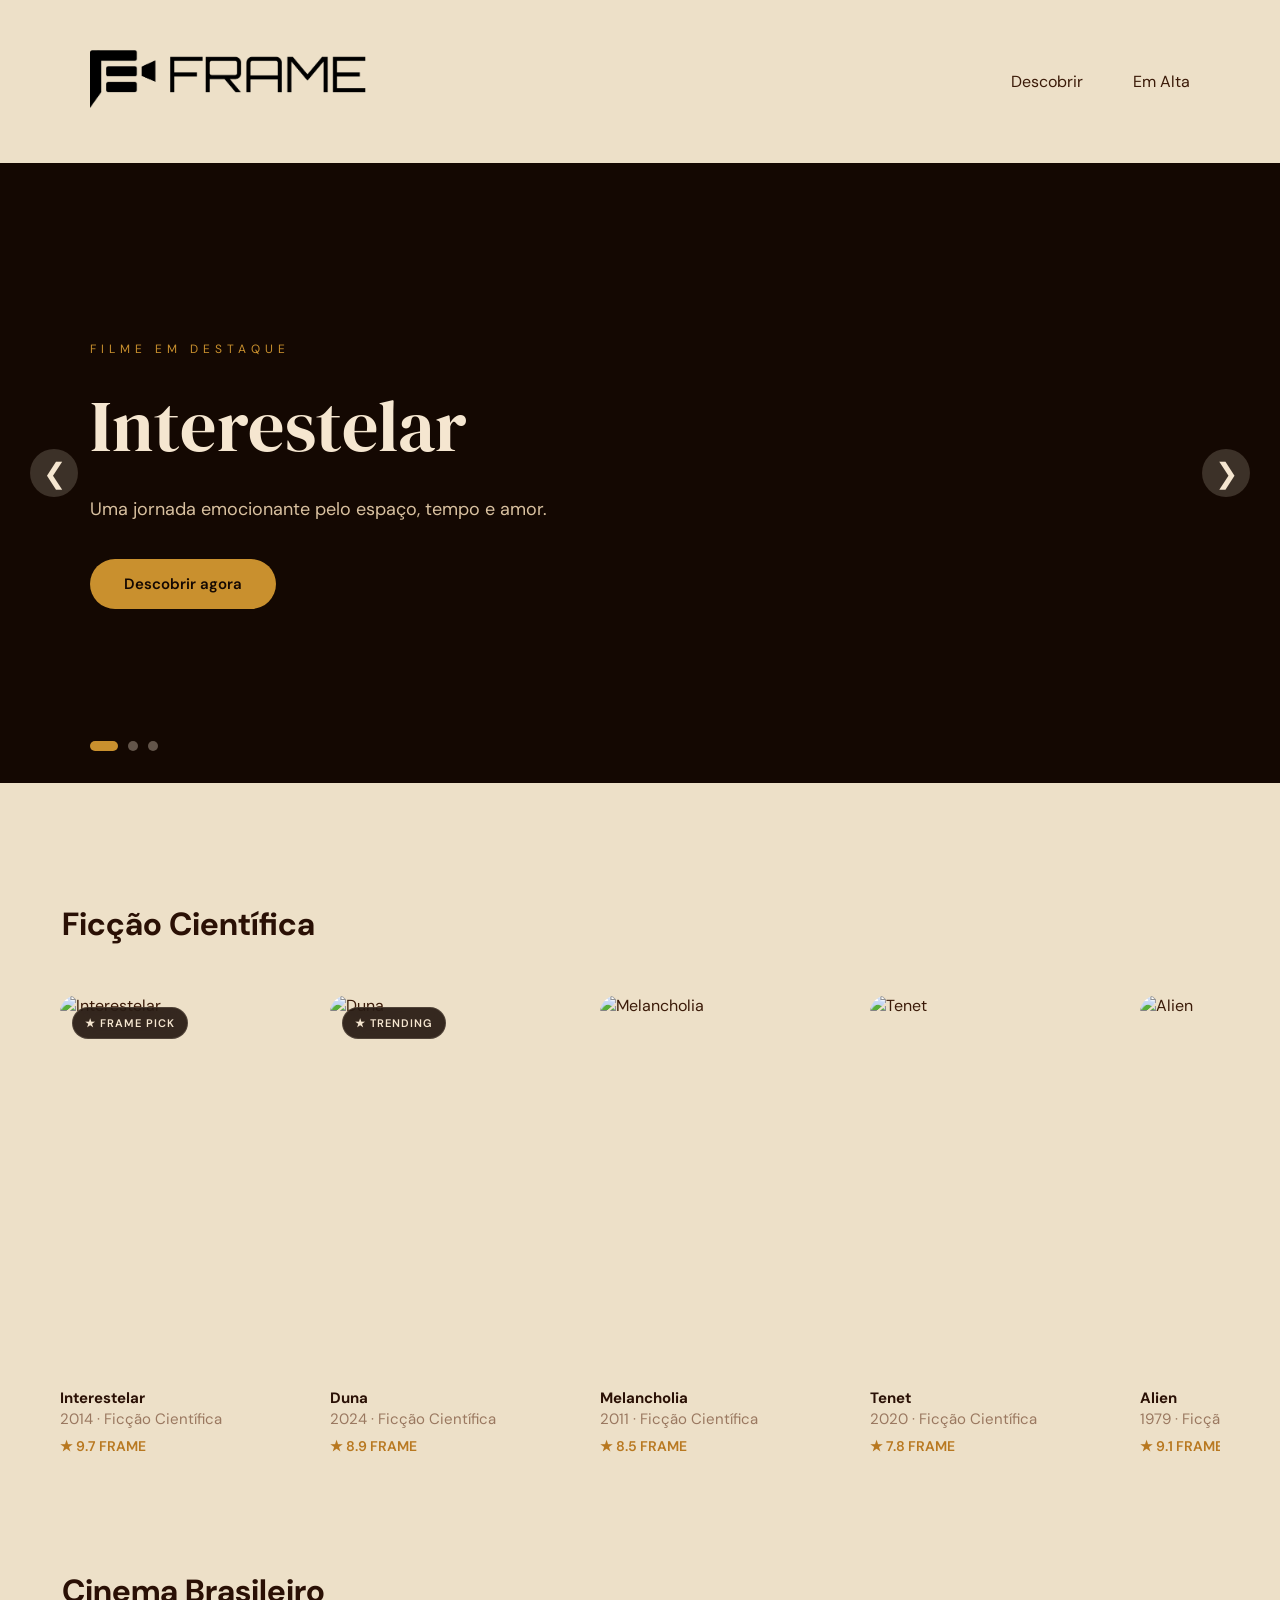
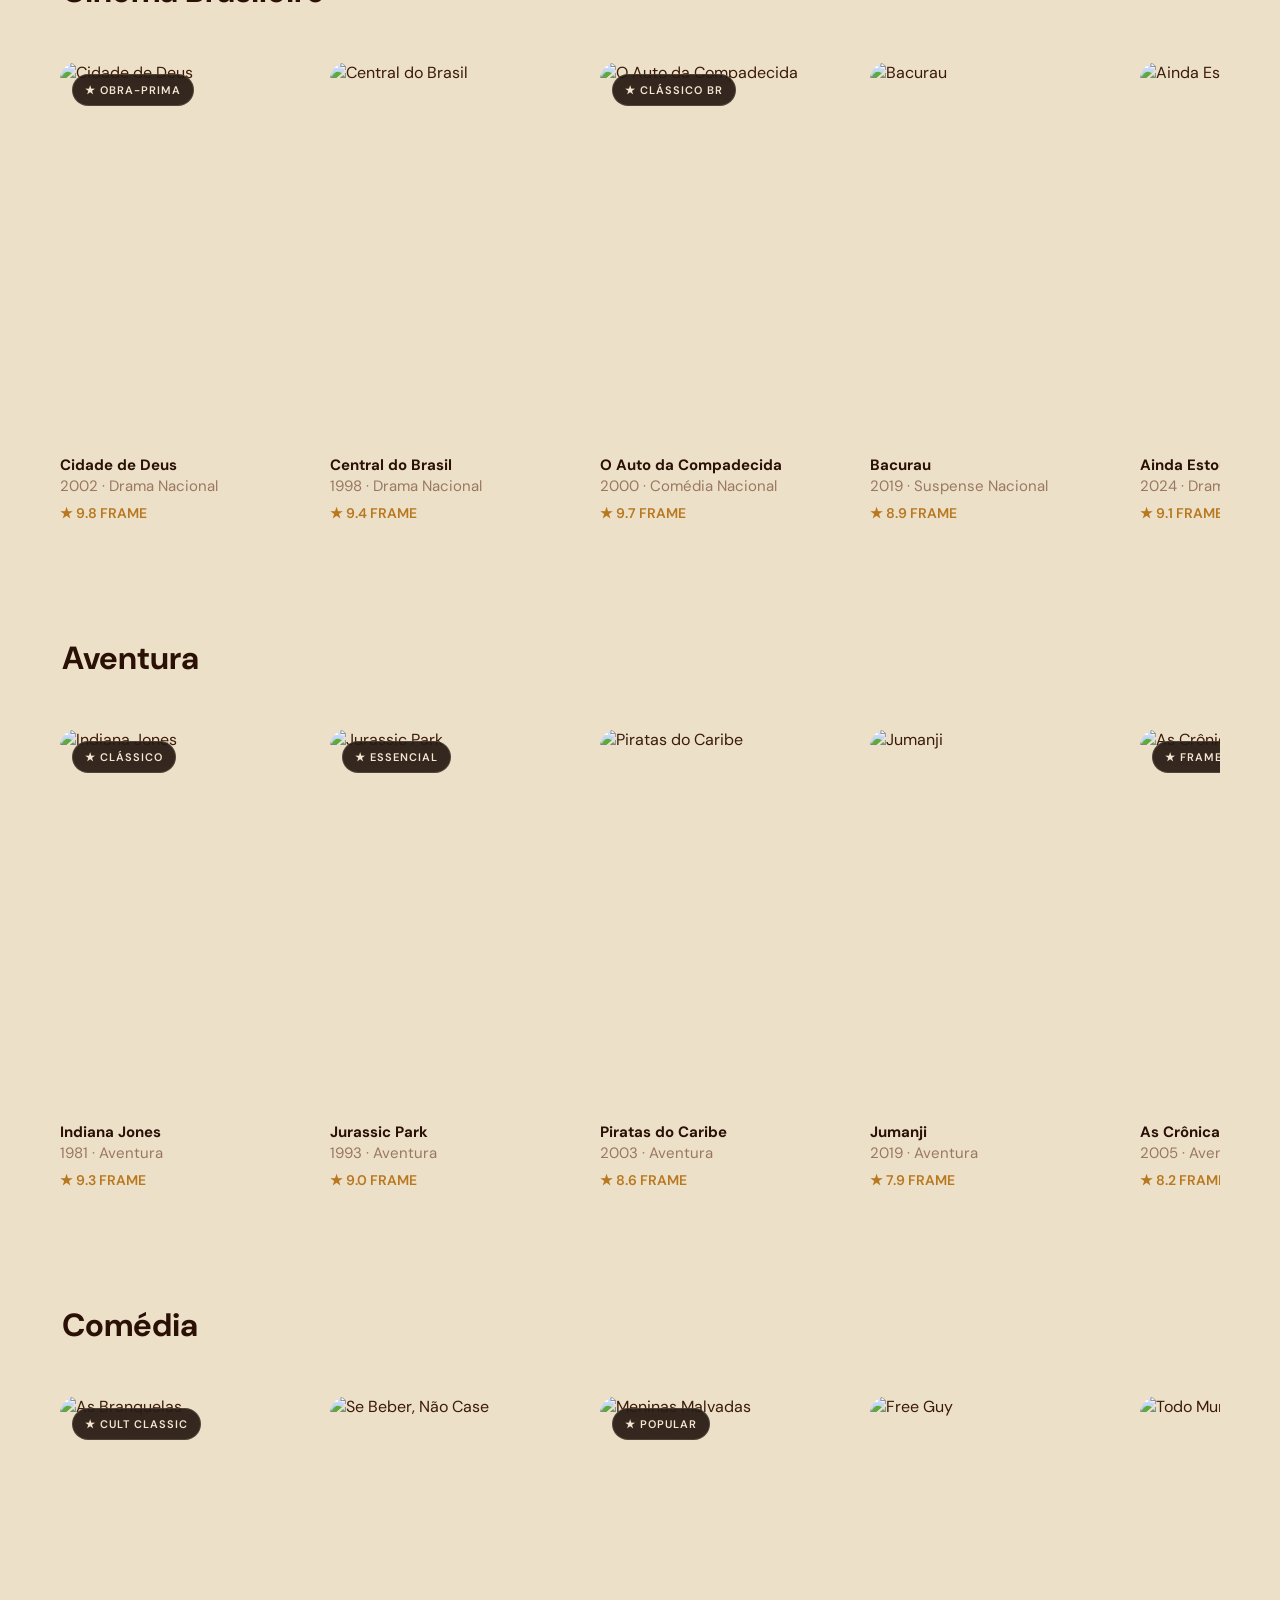
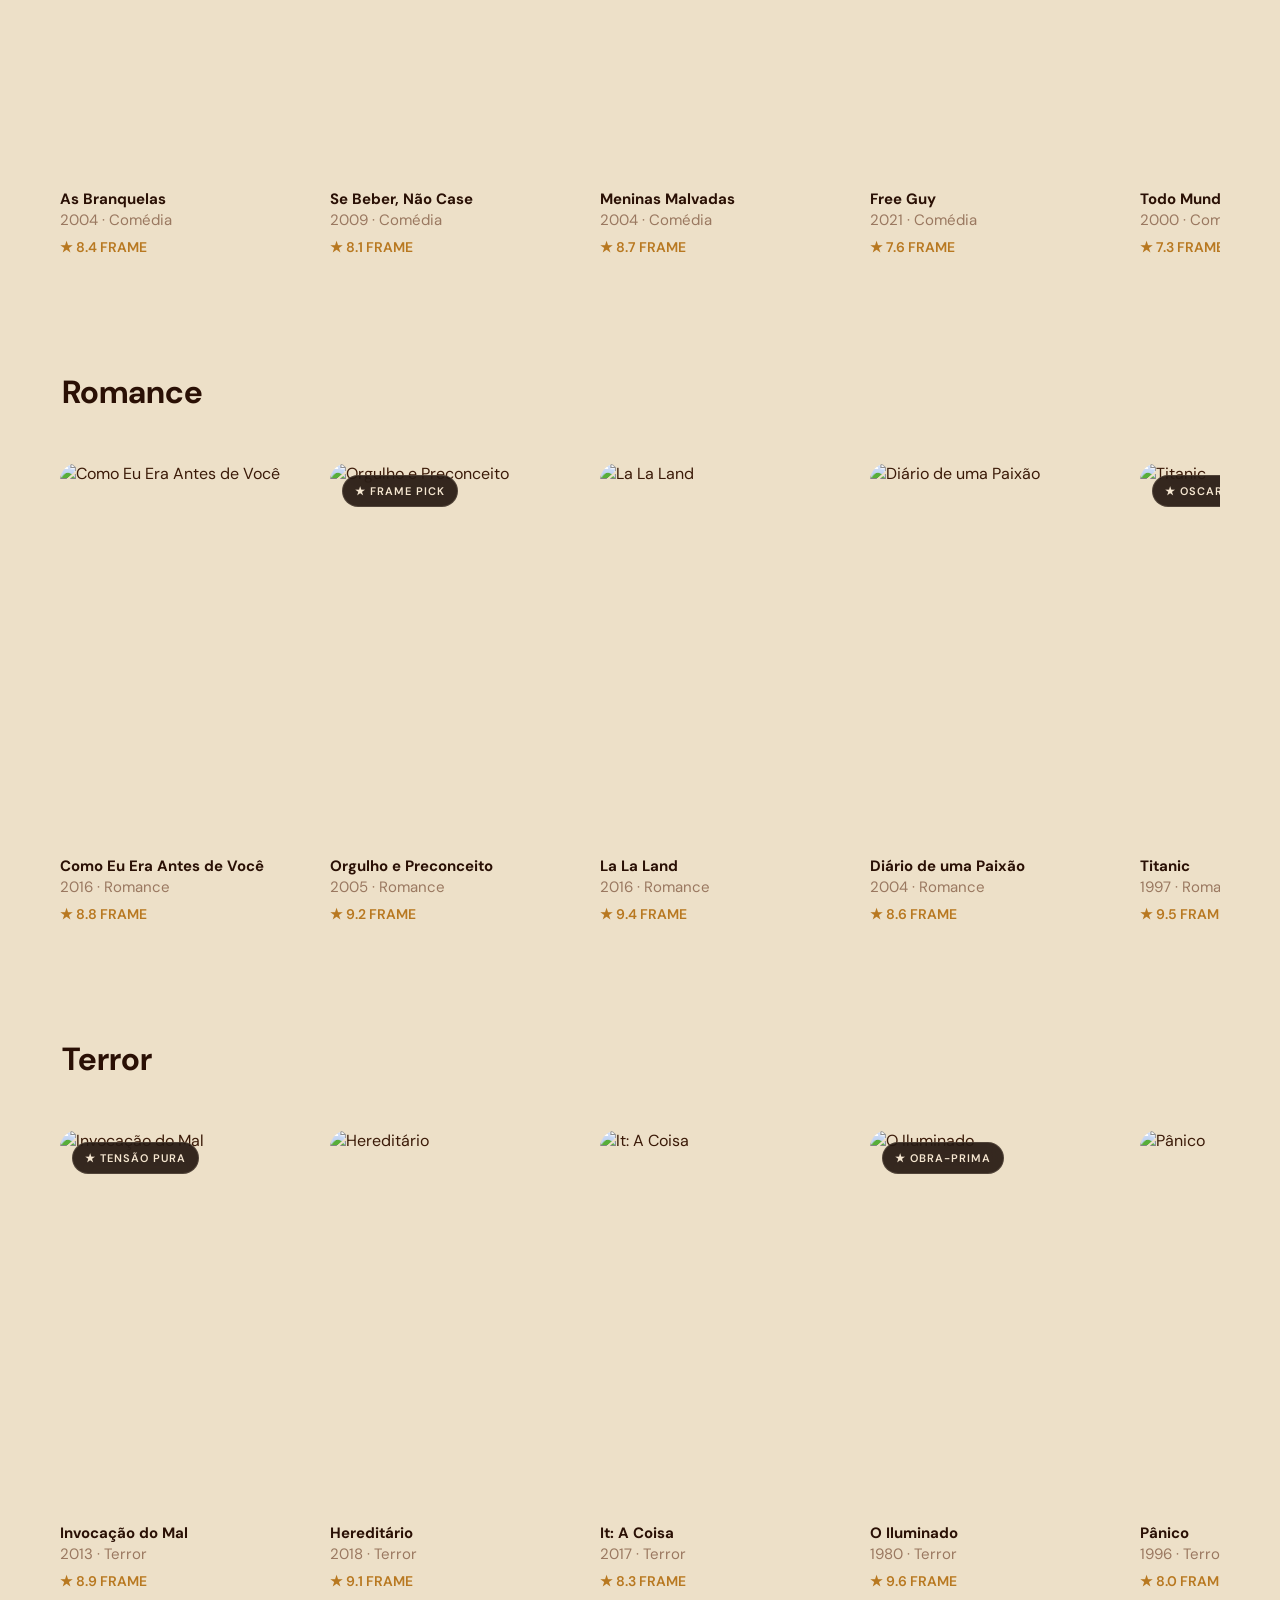
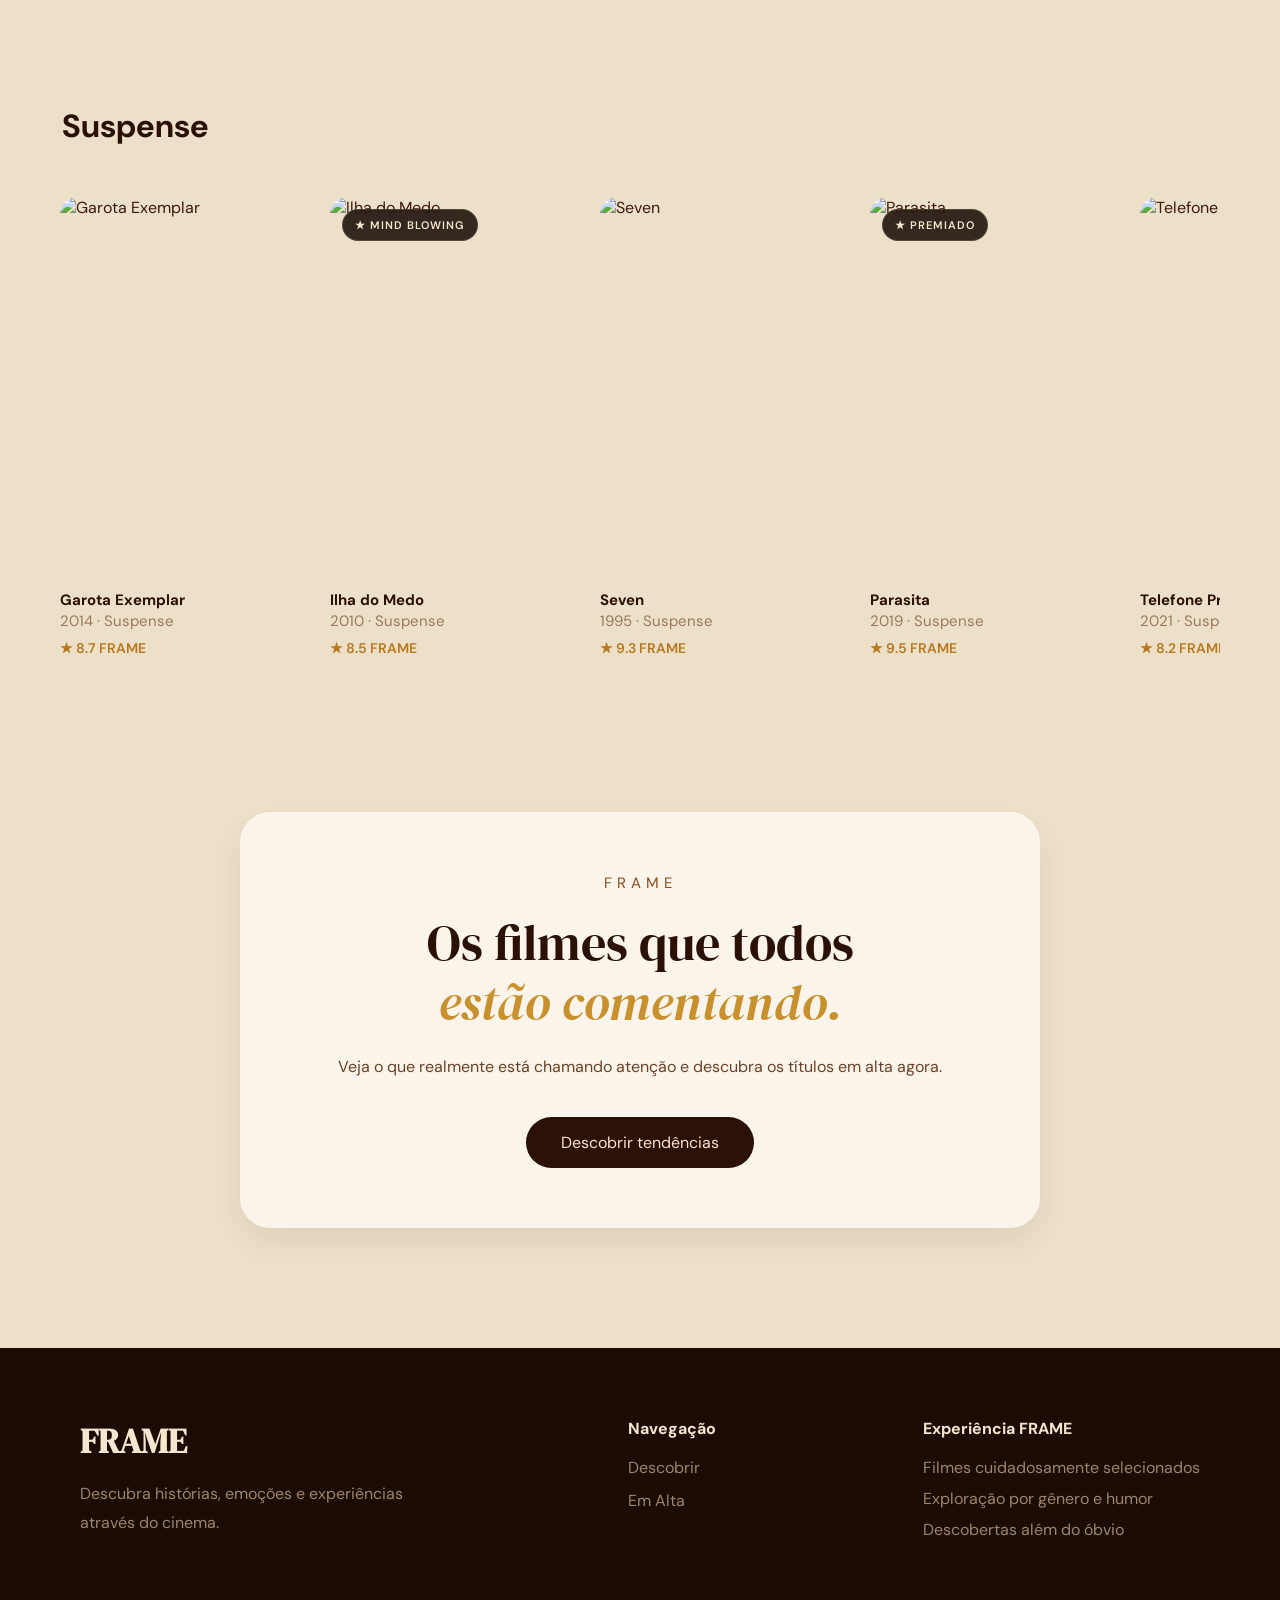
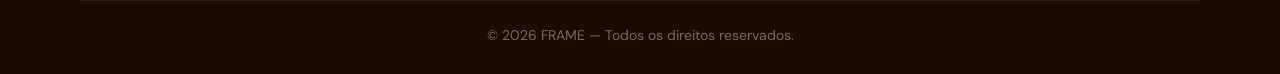
==== descobrir.html @ 922e7cdd "feat: projeto FRAME finalizado" ====
<!DOCTYPE html>
<html lang="pt-BR">
<head>
    <meta charset="UTF-8">
    <meta name="viewport" content="width=device-width, initial-scale=1.0">
    <title>FRAME — Descobrir</title>
    <link rel="preconnect" href="https://fonts.googleapis.com">
    <link rel="preconnect" href="https://fonts.gstatic.com" crossorigin>
    <link href="https://fonts.googleapis.com/css2?family=DM+Sans:ital,wght@0,300;0,400;0,500;0,700;0,800;1,300&family=DM+Serif+Display:ital@0;1&display=swap" rel="stylesheet">
    <link rel="stylesheet" href="global.css">
    <link rel="stylesheet" href="descobrir.css">
</head>
<body>

<header>

    <div class="logo">
        <a href="index.html">
            <img src="foto.png" alt="FRAME">
        </a>
    </div>

    <nav>
        <a href="descobrir.html">Descobrir</a>
        <a href="emalta.html">Em Alta</a>
    </nav>

</header>

<section class="movie-carousel">

    <div class="carousel-slide active" style="background-image: url('https://cdn.cosmos.so/07a74685-618b-480d-b799-8146e9f292ac?format=webp');">
        <div class="carousel-content">
            <span>FILME EM DESTAQUE</span>
            <h1>Interestelar</h1>
            <p>Uma jornada emocionante pelo espaço, tempo e amor.</p>
            <a href="#ficcao" class="carousel-btn">Descobrir agora</a>
        </div>
    </div>

    <div class="carousel-slide" style="background-image: url('https://cdn.cosmos.so/eba98083-bcfc-494f-bd83-18f5e6d0ce9f?format=webp');">
        <div class="carousel-content">
            <span>FILME EM DESTAQUE</span>
            <h1>Duna</h1>
            <p>Um épico de ficção científica em um universo de poder e destino.</p>
            <a href="#ficcao" class="carousel-btn">Descobrir agora</a>
        </div>
    </div>

    <div class="carousel-slide" style="background-image: url('https://cdn.cosmos.so/f00b07fc-aad8-4aab-be14-60db2ba8b6cf?format=webp');">
        <div class="carousel-content">
            <span>FILME EM DESTAQUE</span>
            <h1>Oppenheimer</h1>
            <p>A história intensa por trás de uma das maiores criações da humanidade.</p>
            <a href="#ficcao" class="carousel-btn">Descobrir agora</a>
        </div>
    </div>

    <button class="carousel-arrow left">&#10094;</button>
    <button class="carousel-arrow right">&#10095;</button>

    <div class="carousel-dots">
    <span class="dot active"></span>
    <span class="dot"></span>
    <span class="dot"></span>
</div>

</section>
<!-- FICÇÃO CIENTÍFICA -->
<section id="ficcao" class="movie-category">

    <div class="category-header">
        <h2>Ficção Científica</h2>
    </div>

    <div class="movies-row">

        <div class="movie-card">
             <div class="movie-badge">
        ★ FRAME PICK
    </div>
            <img src="https://acdn-us.mitiendanube.com/stores/004/687/740/products/pos-01873-a672a7590dc174ffb217181254690838-480-0.webp" alt="Interestelar">

            <h3>Interestelar</h3>
            <span>2014 · Ficção Científica</span>
            <p class="frame-score">★ 9.7 FRAME</p>
        </div>

        <div class="movie-card">
             <div class="movie-badge">
        ★ TRENDING
    </div>
            <img src="https://acdn-us.mitiendanube.com/stores/004/687/740/products/pos-02287-b4cd2297163d0683ed17181238345640-480-0.webp" alt="Duna">

            <h3>Duna</h3>
            <span>2024 · Ficção Científica</span>
            <p class="frame-score">★ 8.9 FRAME</p>
        </div>

        <div class="movie-card">
            <img src="https://acdn-us.mitiendanube.com/stores/004/687/740/products/pos-04134-6324e5d82825f6d14217458634285410-480-0.webp" alt="Melancholia">

            <h3>Melancholia</h3>
            <span>2011 · Ficção Científica</span>
            <p class="frame-score">★ 8.5 FRAME</p>
        </div>

        <div class="movie-card">
            <img src="https://acdn-us.mitiendanube.com/stores/004/687/740/products/pos-02361-deec45e936ba7afd7017181233280055-480-0.webp" alt="Tenet">

            <h3>Tenet</h3>
            <span>2020 · Ficção Científica</span>
            <p class="frame-score">★ 7.8 FRAME</p>
        </div>

        <div class="movie-card">
            <img src="https://acdn-us.mitiendanube.com/stores/004/687/740/products/pos-00246-2e860763a362273dee17182013796229-480-0.webp" alt="Alien">

            <h3>Alien</h3>
            <span>1979 · Ficção Científica</span>
            <p class="frame-score">★ 9.1 FRAME</p>
        </div>

    </div>

</section>

<!-- CINEMA BRASILEIRO -->
<section id="brasileiros" class="movie-category">

    <div class="category-header">
        <h2>Cinema Brasileiro</h2>
    </div>

    <div class="movies-row">

        <div class="movie-card">
             <div class="movie-badge">
        ★ OBRA-PRIMA
    </div>
            <img src="https://encrypted-tbn0.gstatic.com/images?q=tbn:ANd9GcTqANpsyX2DdFAywswoGPzvgoylpVYBEEtnlWFD9XabNg&s=10" alt="Cidade de Deus">

            <h3>Cidade de Deus</h3>
            <span>2002 · Drama Nacional</span>
            <p class="frame-score">★ 9.8 FRAME</p>
        </div>

        <div class="movie-card">
            <img src="https://encrypted-tbn0.gstatic.com/images?q=tbn:ANd9GcTHGwAOEjU0pw0CktmE57GvwpSwaGTmyLdXpMBtY6Y86A&s=10" alt="Central do Brasil">

            <h3>Central do Brasil</h3>
            <span>1998 · Drama Nacional</span>
            <p class="frame-score">★ 9.4 FRAME</p>
        </div>

        <div class="movie-card">
            <img src="https://encrypted-tbn0.gstatic.com/images?q=tbn:ANd9GcQy27QiBqoQNnjwDchHqF7ZGgFfk446W_us-dIy99nQ9w&s=10" alt="O Auto da Compadecida">
 <div class="movie-badge">
        ★ CLÁSSICO BR
    </div>
            <h3>O Auto da Compadecida</h3>
            <span>2000 · Comédia Nacional</span>
            <p class="frame-score">★ 9.7 FRAME</p>
        </div>

        <div class="movie-card">
            <img src="https://encrypted-tbn0.gstatic.com/images?q=tbn:ANd9GcSH25qv317UJibENCfI51MWUTdl6KCh8Ilt837PlLmF2Q&s=10" alt="Bacurau">

            <h3>Bacurau</h3>
            <span>2019 · Suspense Nacional</span>
            <p class="frame-score">★ 8.9 FRAME</p>
        </div>

        <div class="movie-card">
            <img src="https://acdn-us.mitiendanube.com/stores/004/687/740/products/pos-03947-2bd2ffa66d9be7455517303010748782-480-0.webp" alt="Ainda Estou Aqui">

            <h3>Ainda Estou Aqui</h3>
            <span>2024 · Drama Nacional</span>
            <p class="frame-score">★ 9.1 FRAME</p>
        </div>

    </div>

</section>

<!-- AVENTURA -->
<section id="aventura" class="movie-category">
    <div class="category-header">
        <h2>Aventura</h2>
    </div>
    <div class="movies-row">
        <div class="movie-card">
             <div class="movie-badge">
        ★ CLÁSSICO
    </div>
            <img src="https://acdn-us.mitiendanube.com/stores/004/687/740/products/pos-00507-ed59c6c5cb2658870617181993038489-480-0.webp" alt="Indiana Jones">
            <h3>Indiana Jones</h3>
            <span>1981 · Aventura</span>
            <p class="frame-score">★ 9.3 FRAME</p>
        </div>
        <div class="movie-card">
             <div class="movie-badge">
        ★ ESSENCIAL
    </div>
            <img src="https://acdn-us.mitiendanube.com/stores/004/687/740/products/pos-02321-07e06aa65f62a4078717181193113133-480-0.webp" alt="Jurassic Park">
            <h3>Jurassic Park</h3>
            <span>1993 · Aventura</span>
            <p class="frame-score">★ 9.0 FRAME</p>
        </div>
        <div class="movie-card">
            <img src="https://acdn-us.mitiendanube.com/stores/004/687/740/products/pos-03019-45ecd0e5706d071e9f17181201582931-480-0.webp" alt="Piratas do Caribe">
            <h3>Piratas do Caribe</h3>
            <span>2003 · Aventura</span>
            <p class="frame-score">★ 8.6 FRAME</p>
        </div>
        <div class="movie-card">
            <img src="https://acdn-us.mitiendanube.com/stores/004/687/740/products/pos-02319-d33fee143d30e0531017181239480029-480-0.webp" alt="Jumanji">
            <h3>Jumanji</h3>
            <span>2019 · Aventura</span>
            <p class="frame-score">★ 7.9 FRAME</p>
        </div>
        <div class="movie-card">
             <div class="movie-badge">
        ★ FRAME PICK
    </div>
            <img src="https://acdn-us.mitiendanube.com/stores/004/687/740/products/pos-01438-722fbd519748f79a9c17181324564646-480-0.webp" alt="As Crônicas de Nárnia">
            <h3>As Crônicas de Nárnia</h3>
            <span>2005 · Aventura</span>
            <p class="frame-score">★ 8.2 FRAME</p>
        </div>
    </div>
</section>

<!-- COMÉDIA -->
<section id="comedia" class="movie-category">
    <div class="category-header">
        <h2>Comédia</h2>
    </div>
    <div class="movies-row">
        <div class="movie-card">
             <div class="movie-badge">
        ★ CULT CLASSIC
    </div>
            <img src="https://acdn-us.mitiendanube.com/stores/004/687/740/products/pos-01652-c8ca4a5f45aa96674e17181311644801-480-0.webp" alt="As Branquelas">
            <h3>As Branquelas</h3>
            <span>2004 · Comédia</span>
            <p class="frame-score">★ 8.4 FRAME</p>
        </div>
        
        <div class="movie-card">
            <img src="https://acdn-us.mitiendanube.com/stores/004/687/740/products/pos-01465-033dcfadf6d755811017181325700818-480-0.webp" alt="Se Beber, Não Case">
            <h3>Se Beber, Não Case</h3>
            <span>2009 · Comédia</span>
            <p class="frame-score">★ 8.1 FRAME</p>
        </div>
        <div class="movie-card">
             <div class="movie-badge">
        ★ POPULAR
    </div>
            <img src="https://acdn-us.mitiendanube.com/stores/004/687/740/products/pos-03505-9988eb81eda7c0aa4317181188126874-480-0.webp" alt="Meninas Malvadas">
            <h3>Meninas Malvadas</h3>
            <span>2004 · Comédia</span>
            <p class="frame-score">★ 8.7 FRAME</p>
        </div>
        <div class="movie-card">
            <img src="https://acdn-us.mitiendanube.com/stores/004/687/740/products/pos-02298-f1e6fa285ca6feb3b517181238733158-480-0.webp" alt="Free Guy">
            <h3>Free Guy</h3>
            <span>2021 · Comédia</span>
            <p class="frame-score">★ 7.6 FRAME</p>
        </div>
        <div class="movie-card">
            <img src="https://acdn-us.mitiendanube.com/stores/004/687/740/products/pos-01363-93823cc03d6ce0e62317181330808504-480-0.webp" alt="Todo Mundo em Pânico">
            <h3>Todo Mundo em Pânico</h3>
            <span>2000 · Comédia</span>
            <p class="frame-score">★ 7.3 FRAME</p>
        </div>
    </div>
</section>

<!-- ROMANCE -->
<section id="romance" class="movie-category">
    <div class="category-header">
        <h2>Romance</h2>
    </div>
    <div class="movies-row">
        <div class="movie-card">
            <img src="https://acdn-us.mitiendanube.com/stores/004/687/740/products/pos-01962-c5d72b3a740f42a7c117181249143025-480-0.webp" alt="Como Eu Era Antes de Você">
            <h3>Como Eu Era Antes de Você</h3>
            <span>2016 · Romance</span>
            <p class="frame-score">★ 8.8 FRAME</p>
        </div>
        <div class="movie-card">
             <div class="movie-badge">
        ★ FRAME PICK
    </div>
            <img src="https://acdn-us.mitiendanube.com/stores/004/687/740/products/pos-01318-11c87e766cba12a5f817181337912396-480-0.webp" alt="Orgulho e Preconceito">
            <h3>Orgulho e Preconceito</h3>
            <span>2005 · Romance</span>
            <p class="frame-score">★ 9.2 FRAME</p>
        </div>
        <div class="movie-card">
            <img src="https://acdn-us.mitiendanube.com/stores/004/687/740/products/pos-04304-62aeb23fcad7cdfba917534669817467-480-0.webp" alt="La La Land">
            <h3>La La Land</h3>
            <span>2016 · Romance</span>
            <p class="frame-score">★ 9.4 FRAME</p>
        </div>
        <div class="movie-card">
            <img src="https://acdn-us.mitiendanube.com/stores/004/687/740/products/pos-01509-238dc0ab0e75d4fb1017181327539288-480-0.webp" alt="Diário de uma Paixão">
            <h3>Diário de uma Paixão</h3>
            <span>2004 · Romance</span>
            <p class="frame-score">★ 8.6 FRAME</p>
        </div>
        <div class="movie-card">
             <div class="movie-badge">
        ★ OSCAR
    </div>
            <img src="https://acdn-us.mitiendanube.com/stores/004/687/740/products/pos-04102-30e55e24f22fc1316017441097093365-480-0.webp" alt="Titanic">
            <h3>Titanic</h3>
            <span>1997 · Romance</span>
            <p class="frame-score">★ 9.5 FRAME</p>
        </div>
    </div>
</section>

<!-- TERROR -->
<section id="terror" class="movie-category">
    <div class="category-header">
        <h2>Terror</h2>
    </div>
    <div class="movies-row">
        <div class="movie-card">
             <div class="movie-badge">
        ★ TENSÃO PURA
    </div>
            <img src="https://acdn-us.mitiendanube.com/stores/004/687/740/products/pos-02101-e1083b1b75988d47da17181246654354-480-0.webp" alt="Invocação do Mal">
            <h3>Invocação do Mal</h3>
            <span>2013 · Terror</span>
            <p class="frame-score">★ 8.9 FRAME</p>
        </div>
        <div class="movie-card">
            <img src="https://acdn-us.mitiendanube.com/stores/004/687/740/products/pos-03170-23a2e0bff78290f50117181207056634-480-0.webp" alt="Hereditário">
            <h3>Hereditário</h3>
            <span>2018 · Terror</span>
            <p class="frame-score">★ 9.1 FRAME</p>
        </div>
        <div class="movie-card">
            <img src="https://acdn-us.mitiendanube.com/stores/004/687/740/products/pos-01884-5a5a10fcef1d84f21c17181255086253-480-0.webp" alt="It: A Coisa">
            <h3>It: A Coisa</h3>
            <span>2017 · Terror</span>
            <p class="frame-score">★ 8.3 FRAME</p>
        </div>
        <div class="movie-card">
             <div class="movie-badge">
        ★ OBRA-PRIMA
    </div>
            <img src="https://acdn-us.mitiendanube.com/stores/004/687/740/products/pos-00659-18948e66bc1484472717181980218664-480-0.webp" alt="O Iluminado">
            <h3>O Iluminado</h3>
            <span>1980 · Terror</span>
            <p class="frame-score">★ 9.6 FRAME</p>
        </div>
        <div class="movie-card">
            <img src="https://acdn-us.mitiendanube.com/stores/004/687/740/products/pos-00873-498c3df2651a778ed117181353143699-480-0.webp" alt="Pânico">
            <h3>Pânico</h3>
            <span>1996 · Terror</span>
            <p class="frame-score">★ 8.0 FRAME</p>
        </div>
    </div>
</section>

<!-- SUSPENSE -->
<section id="suspense" class="movie-category">
    <div class="category-header">
        <h2>Suspense</h2>
    </div>
    <div class="movies-row">
        <div class="movie-card">
            <img src="https://acdn-us.mitiendanube.com/stores/004/687/740/products/pos-03451-68bafb1a857980f5e017181186120543-480-0.webp" alt="Garota Exemplar">
            <h3>Garota Exemplar</h3>
            <span>2014 · Suspense</span>
            <p class="frame-score">★ 8.7 FRAME</p>
        </div>
        <div class="movie-card">
             <div class="movie-badge">
        ★ MIND BLOWING
    </div>
            <img src="https://acdn-us.mitiendanube.com/stores/004/687/740/products/pos-02025-2f8535a2a7ce18939b17181251408106-480-0.webp" alt="Ilha do Medo">
            <h3>Ilha do Medo</h3>
            <span>2010 · Suspense</span>
            <p class="frame-score">★ 8.5 FRAME</p>
        </div>
        <div class="movie-card">
            <img src="https://acdn-us.mitiendanube.com/stores/004/687/740/products/pos-00875-9f2fd845ea7a96235317181353214495-480-0.webp" alt="Seven">
            <h3>Seven</h3>
            <span>1995 · Suspense</span>
            <p class="frame-score">★ 9.3 FRAME</p>
        </div>
        <div class="movie-card">
             <div class="movie-badge">
        ★ PREMIADO
    </div>
            <img src="https://acdn-us.mitiendanube.com/stores/004/687/740/products/pos-01992-e38e4dbdc23a3ee1d517181250215662-480-0.webp" alt="Parasita">
            <h3>Parasita</h3>
            <span>2019 · Suspense</span>
            <p class="frame-score">★ 9.5 FRAME</p>
        </div>
        <div class="movie-card">
            <img src="https://acdn-us.mitiendanube.com/stores/004/687/740/products/pos-01621-65a7ea8b1318015ed417182073626154-480-0.webp" alt="Telefone Preto">
            <h3>Telefone Preto</h3>
            <span>2021 · Suspense</span>
            <p class="frame-score">★ 8.2 FRAME</p>
        </div>
    </div>
</section>

<!-- CHAMADA FINAL -->
<section class="frame-pick">
    <span>FRAME</span>

    <h2>Os filmes que todos<br><em>estão comentando.</em></h2>

    <p>
        Veja o que realmente está chamando atenção
        e descubra os títulos em alta agora.
    </p>

    <a href="emalta.html">Descobrir tendências</a>
</section>
<footer class="footer">

    <div class="footer-content">

        <div class="footer-brand">
            <h3>FRAME</h3>
            <p>
                Descubra histórias, emoções e experiências através do cinema.
            </p>
        </div>

        <div class="footer-links">
            <h4>Navegação</h4>

            <a href="descobrir.html">Descobrir</a>
            <a href="emalta.html">Em Alta</a>
        </div>

  <div class="footer-info">
    <h4>Experiência FRAME</h4>

    <p>Filmes cuidadosamente selecionados</p>
    <p>Exploração por gênero e humor</p>
    <p>Descobertas além do óbvio</p>
</div>

    </div>

    <div class="footer-bottom">
        <p>© 2026 FRAME — Todos os direitos reservados.</p>
    </div>

</footer>
<script src="script.js"></script>
</body>
</html>
---- global.css ----
*{
    margin:0;
    padding:0;
    box-sizing:border-box;
}

body{
    background:#ede0c8;
    color:#3b1a08;
    font-family:'DM Sans', sans-serif;
}

header{
    display:flex;
    justify-content:space-between;
    align-items:center;
    padding:50px 90px;
}

html{
    scroll-behavior:smooth;
}

.logo img{
    width:300px;
    height:auto;
}

nav{
    display:flex;
    gap:50px;
}

nav a{
    text-decoration:none;
    color:#3b1a08;
    font-size:16px;
    transition:.3s;
}

nav a:hover{
    opacity:.5;
}

.hero{
    display:flex;
    justify-content:center;
    align-items:center;
    text-align:center;
    padding:0 40px;
}

.hero-text{
    max-width:900px;
}

.hero-text span{
    font-size:14px;
    letter-spacing:4px;
    color:#8b4a1e;
}

.hero-text h1{
    font-size:70px;
    line-height:1.2;
    margin-top:20px;
    margin-bottom:25px;
    font-weight:800;
    color:#2a1005;
}

.hero-text p{
    font-size:18px;
    color:#6b4228;
    line-height:1.8;
}

/* =========================
   FOOTER
========================= */

.footer{
    background:#1a0c03;
    padding:70px 80px 30px;
    margin-top:120px;
}

.footer-content{
    display:flex;
    justify-content:space-between;
    gap:60px;
    flex-wrap:wrap;
}

.footer-brand{
    max-width:340px;
}

.footer-brand h3{
    font-family:'DM Serif Display', serif;
    font-size:34px;
    color:#f5e6d0;
    margin-bottom:16px;
}

.footer-brand p{
    color:#9f846d;
    line-height:1.8;
}

.footer-links,
.footer-info{
    display:flex;
    flex-direction:column;
}

.footer h4{
    color:#f5e6d0;
    margin-bottom:18px;
    font-size:16px;
}

.footer-links a{
    text-decoration:none;
    color:#9f846d;
    margin-bottom:12px;
    transition:.3s;
}

.footer-links a:hover{
    color:#c9902e;
}

.footer-info p{
    color:#9f846d;
    margin-bottom:10px;
}

.footer-bottom{
    border-top:1px solid rgba(245,230,208,0.08);
    margin-top:50px;
    padding-top:25px;
    text-align:center;
}

.footer-bottom p{
    color:#7d6655;
    font-size:14px;
}

/* RESPONSIVO */

@media(max-width:900px){

    .footer{
        padding:60px 30px 30px;
    }

    .footer-content{
        flex-direction:column;
        gap:40px;
    }
}
/* RESPONSIVO */

@media(max-width:900px){

    .footer{
        padding:60px 30px 30px;
    }

    .footer-content{
        flex-direction:column;
        gap:40px;
    }
}

@media(max-width:900px){

    header{
        flex-direction:column;
        gap:25px;
        padding:30px;
    }

    nav{
        gap:20px;
        flex-wrap:wrap;
        justify-content:center;
    }

    .hero-text h1{
        font-size:42px;
    }
}
---- descobrir.css ----
/* =========================
   HERO
========================= */

.discover-hero{
    max-width:1000px;
    margin:80px auto;
    padding:0 40px;
    text-align:left;
}

.discover-hero span{
    letter-spacing:4px;
    color:#8b4a1e;
    font-size:14px;
}

.discover-hero h1{
    font-size:60px;
    margin:20px 0;
    line-height:1.2;
    color:#2a1005;
}

.discover-hero p{
    color:#6b4228;
    font-size:18px;
    line-height:1.8;
    margin-bottom:40px;
}



/* =========================
   CATEGORIAS
========================= */

.movie-category{
    padding:0 60px;
    margin-bottom:80px;
}

.movie-category h2{
        font-size:32px;
    margin-bottom:35px;
    color:#2a1005;
    padding-left:2px;
}

.movies-row{
    display:flex;
    gap:20px;
    overflow-x:auto;
    padding-top:15px;
    padding-bottom:35px;
}

/* =========================
   CATEGORY HEADER
========================= */

.category-header{
    margin-bottom:25px;
}

/* =========================
   FILEIRA DE FILMES
========================= */

.movies-row{
    display:flex;
    gap:20px;
    overflow-x:auto;
    padding-bottom:35px;
}


/* =========================
   CARD DOS FILMES
========================= */

.movie-card{
    min-width:250px;
    max-width:250px;
    cursor:pointer;
    transition:.35s ease;
}

.movie-card img{
    width:100%;
    aspect-ratio:2/3;
    object-fit:cover;
    border-radius:18px;
    display:block;
    transition:
        transform .35s ease,
        filter .35s ease,
        box-shadow .35s ease;
}

.movie-card h3{
    margin-top:18px;
    font-size:15px;
    color:#2a1005;
    transition:.3s ease;
}

.movie-card span{
    color:#9a7860;
    font-size:15px;
}

.movie-card:hover{
    transform:translateY(-8px);
}

.movie-card:hover img{
    transform:scale(1.025);
    filter:brightness(0.82);
    box-shadow:0 18px 35px rgba(42,16,5,0.24);
}

.movie-card:hover h3{
    color:#8b4a1e;
}
/* =========================
   RECOMENDAÇÃO FRAME
========================= */

.frame-score{
    margin-top:8px;
    color:#b87820;
    font-size:14px;
    font-weight:600;
}

.genre-description{
    color:#6b4228;
    margin-bottom:25px;
    max-width:700px;
    line-height:1.7;
}

/* =========================
   CARROSSEL DE DESTAQUE
========================= */

.movie-carousel{
    position:relative;
    width:100%;
    height:620px;
    overflow:hidden;
    background:#140802;
    margin-bottom:120px;
}

.carousel-slide{
    position:absolute;
    inset:0;
    background-size:cover;
    background-position:center;
    opacity:0;
    transition:opacity 1s ease;
    display:flex;
    align-items:center;
    padding:0 90px;
}

.carousel-slide::before{
    content:"";
    position:absolute;
    inset:0;
    background:linear-gradient(
         to right,
    rgba(20,8,2,0.95) 0%,
    rgba(20,8,2,0.75) 45%,
    rgba(20,8,2,0.20) 100%
    );
}

.carousel-slide.active{
    opacity:1;
    z-index:1;
}

.carousel-content{
    position:relative;
    z-index:2;
    max-width:560px;
    color:#f5e6d0;
}

.carousel-content span{
    font-size:12px;
    letter-spacing:5px;
    color:#c9902e;
    text-transform:uppercase;
}

.carousel-content h1{
    font-family:'DM Serif Display', serif;
    font-size:72px;
    font-weight:400;
    margin:18px 0;
}

.carousel-content p{
    font-size:18px;
    line-height:1.8;
    color:#d9c1a0;
    margin-bottom:34px;
}

.carousel-btn{
    display:inline-block;
    text-decoration:none;
    background:#c9902e;
    color:#140802;
    padding:15px 34px;
    border-radius:50px;
    font-size:15px;
    font-weight:600;
    transition:.3s;
}

.carousel-btn:hover{
    background:#a8721f;
    transform:translateY(-2px);
}

.carousel-arrow{
    position:absolute;
    top:50%;
    transform:translateY(-50%);
    z-index:3;
    width:48px;
    height:48px;
    border:none;
    border-radius:50%;
    background:rgba(245,230,208,0.18);
    color:#f5e6d0;
    font-size:28px;
    cursor:pointer;
    transition:.3s;
}

.carousel-arrow:hover{
    background:#c9902e;
    color:#140802;
    transform:translateY(-50%) scale(1.08);
}

.carousel-arrow.left{
    left:30px;
}

.carousel-arrow.right{
    right:30px;
}

.carousel-dots{
    position:absolute;
    bottom:32px;
    left:90px;
    z-index:4;
    display:flex;
    gap:10px;
}

.dot{
    width:10px;
    height:10px;
    border-radius:50%;
    background:rgba(245,230,208,0.35);
    cursor:pointer;
    transition:.3s;
}

.dot.active{
    width:28px;
    border-radius:20px;
    background:#c9902e;
}



/* =========================
   ESCOLHA FRAME
========================= */

.frame-pick{
    text-align:center;
    max-width:800px;
    margin:120px auto;
    padding:60px;
    background:#faf4ea;
    border-radius:30px;
    box-shadow:0 15px 30px rgba(42,16,5,.07);
}

.frame-pick span{
    color:#8b4a1e;
    font-size:15px;
    letter-spacing:5px;
}

.frame-pick h2{
    font-family:'DM Serif Display', serif;
    font-size:50px;
    font-weight:400;
    margin:20px 0;
    color:#2a1005;
    line-height:1.2;
}

.frame-pick h2 em{
    font-style:italic;
    color:#c9902e;
}

.frame-pick p{
    color:#6b4228;
    line-height:1.8;
    margin-bottom:35px;
}

.frame-pick a{
    display:inline-block;
    text-decoration:none;
    background:#2a1005;
    color:#f5e6d0;
    padding:15px 35px;
    border-radius:50px;
    transition:.3s;
}

.frame-pick a:hover{
    transform:translateY(-4px);
    background:#3d1a09;
}

/* =========================
   BADGES DOS FILMES
========================= */

.movie-card{
    position:relative;
}

.movie-badge{
    position:absolute;
    top:12px;
    left:12px;
    z-index:2;

    background:rgba(20,8,2,0.85);
    color:#f5e6d0;

    padding:8px 12px;
    border-radius:50px;

    font-size:11px;
    letter-spacing:1px;
    font-weight:600;

    backdrop-filter:blur(10px);
    border:1px solid rgba(245,230,208,0.15);

    transition:.3s ease;
}

.movie-card:hover .movie-badge{
    background:#c9902e;
    color:#140802;
}

/* =========================
   FOOTER
========================= */

.footer{
    background:#1a0c03;
    padding:70px 80px 30px;
    margin-top:120px;
}

.footer-content{
    display:flex;
    justify-content:space-between;
    gap:60px;
    flex-wrap:wrap;
}

.footer-brand{
    max-width:340px;
}

.footer-brand h3{
    font-family:'DM Serif Display', serif;
    font-size:34px;
    color:#f5e6d0;
    margin-bottom:16px;
}

.footer-brand p{
    color:#9f846d;
    line-height:1.8;
}

.footer-links,
.footer-info{
    display:flex;
    flex-direction:column;
}

.footer h4{
    color:#f5e6d0;
    margin-bottom:18px;
    font-size:16px;
}

.footer-links a{
    text-decoration:none;
    color:#9f846d;
    margin-bottom:12px;
    transition:.3s;
}

.footer-links a:hover{
    color:#c9902e;
}

.footer-info p{
    color:#9f846d;
    margin-bottom:10px;
}

.footer-bottom{
    border-top:1px solid rgba(245,230,208,0.08);
    margin-top:50px;
    padding-top:25px;
    text-align:center;
}

.footer-bottom p{
    color:#7d6655;
    font-size:14px;
}



/* =========================
   RESPONSIVO
========================= */

@media(max-width:900px){

    .discover-hero{
        text-align:center;
        padding:0 20px;
    }

    .discover-hero h1{
        font-size:42px;
    }

    .movie-category{
        padding:0 20px;
    }

    .movie-category h2{
        font-size:26px;
    }

    .movie-card{
        min-width:180px;
    }

    .frame-pick h2{
        font-size:34px;
    }
}
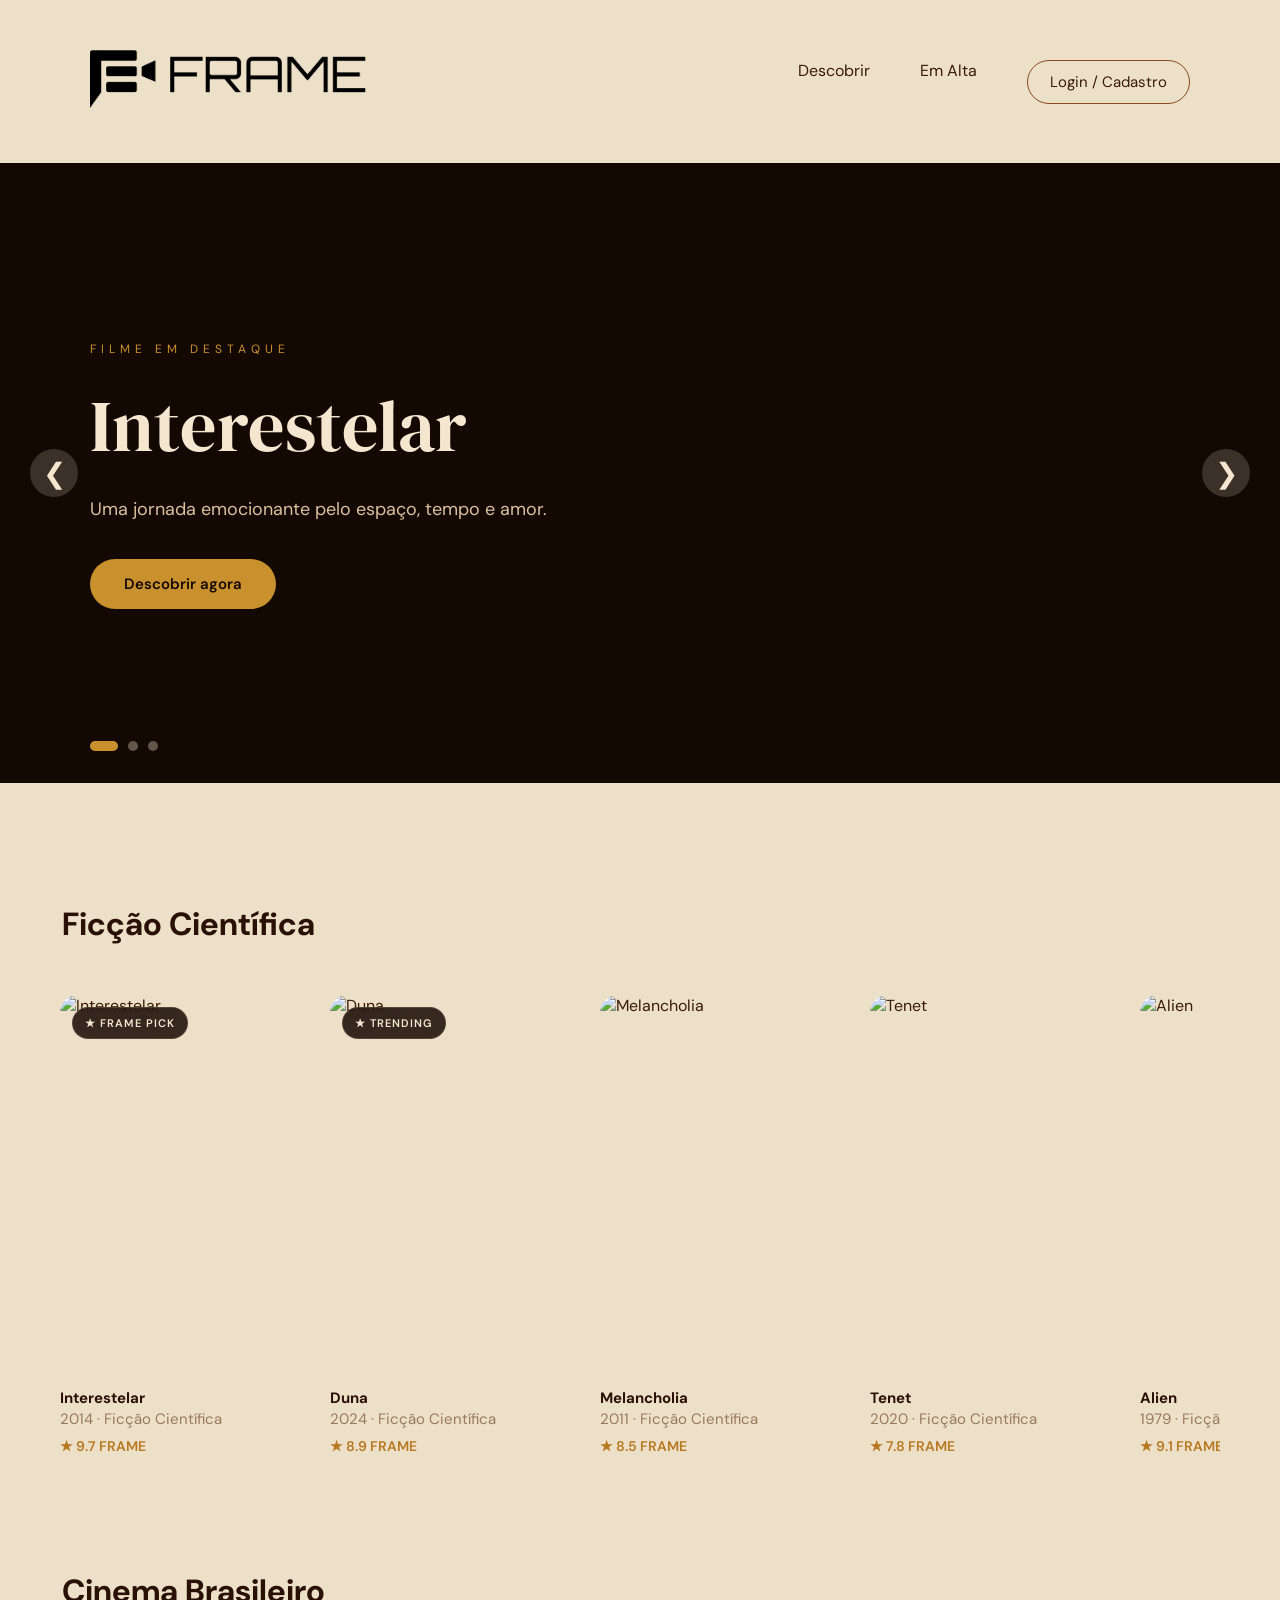
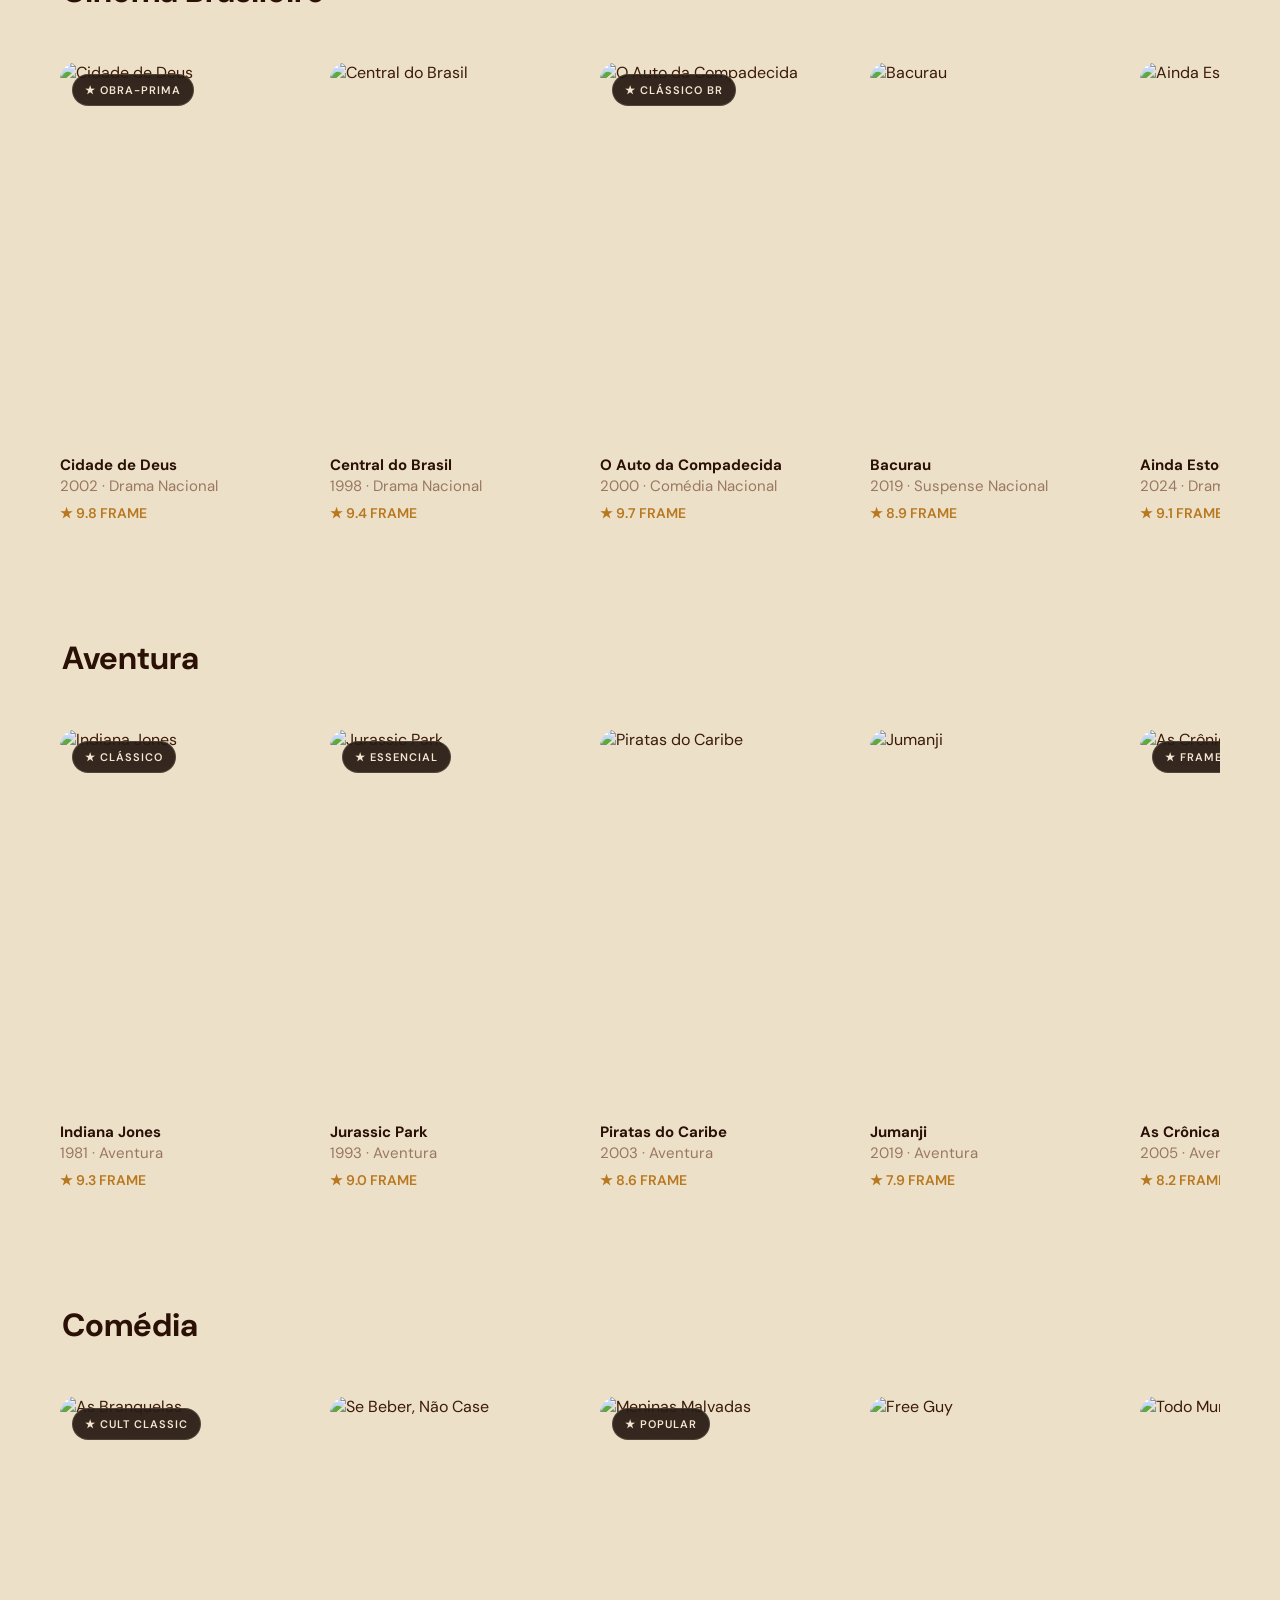
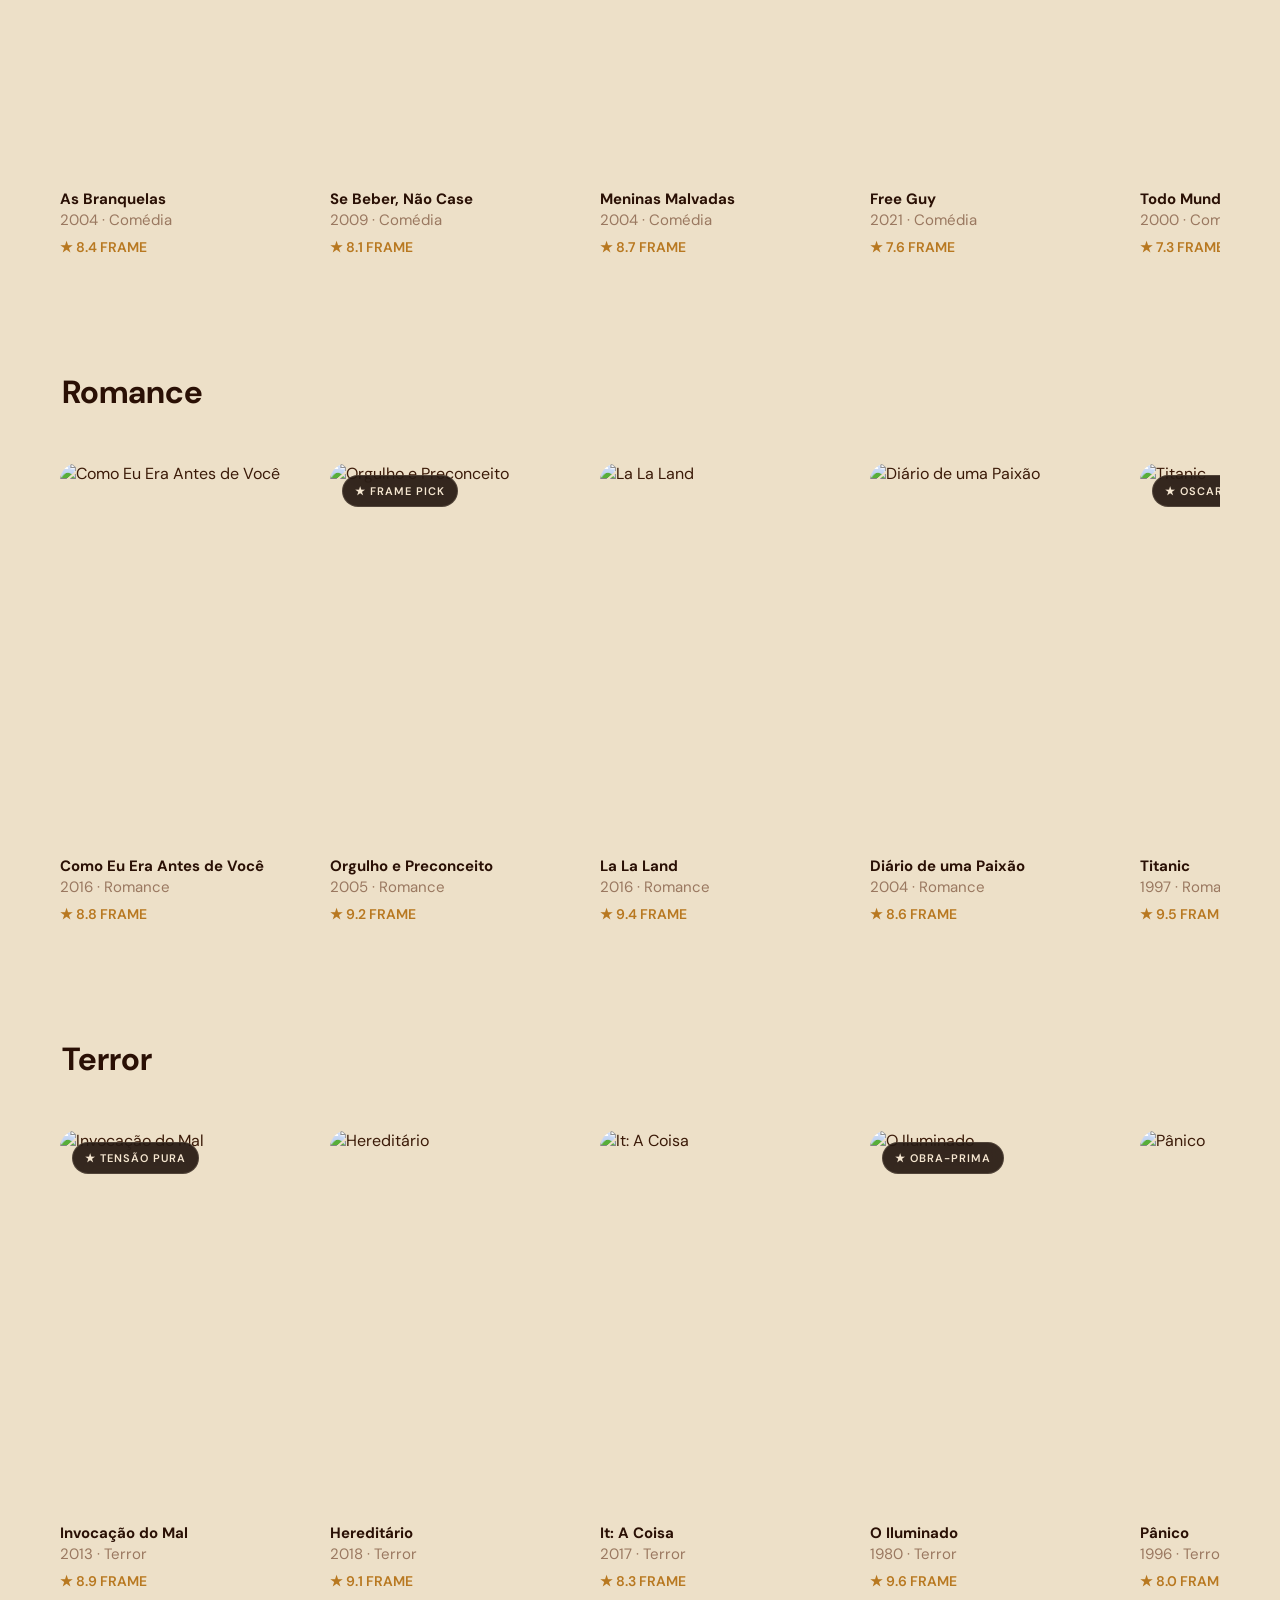
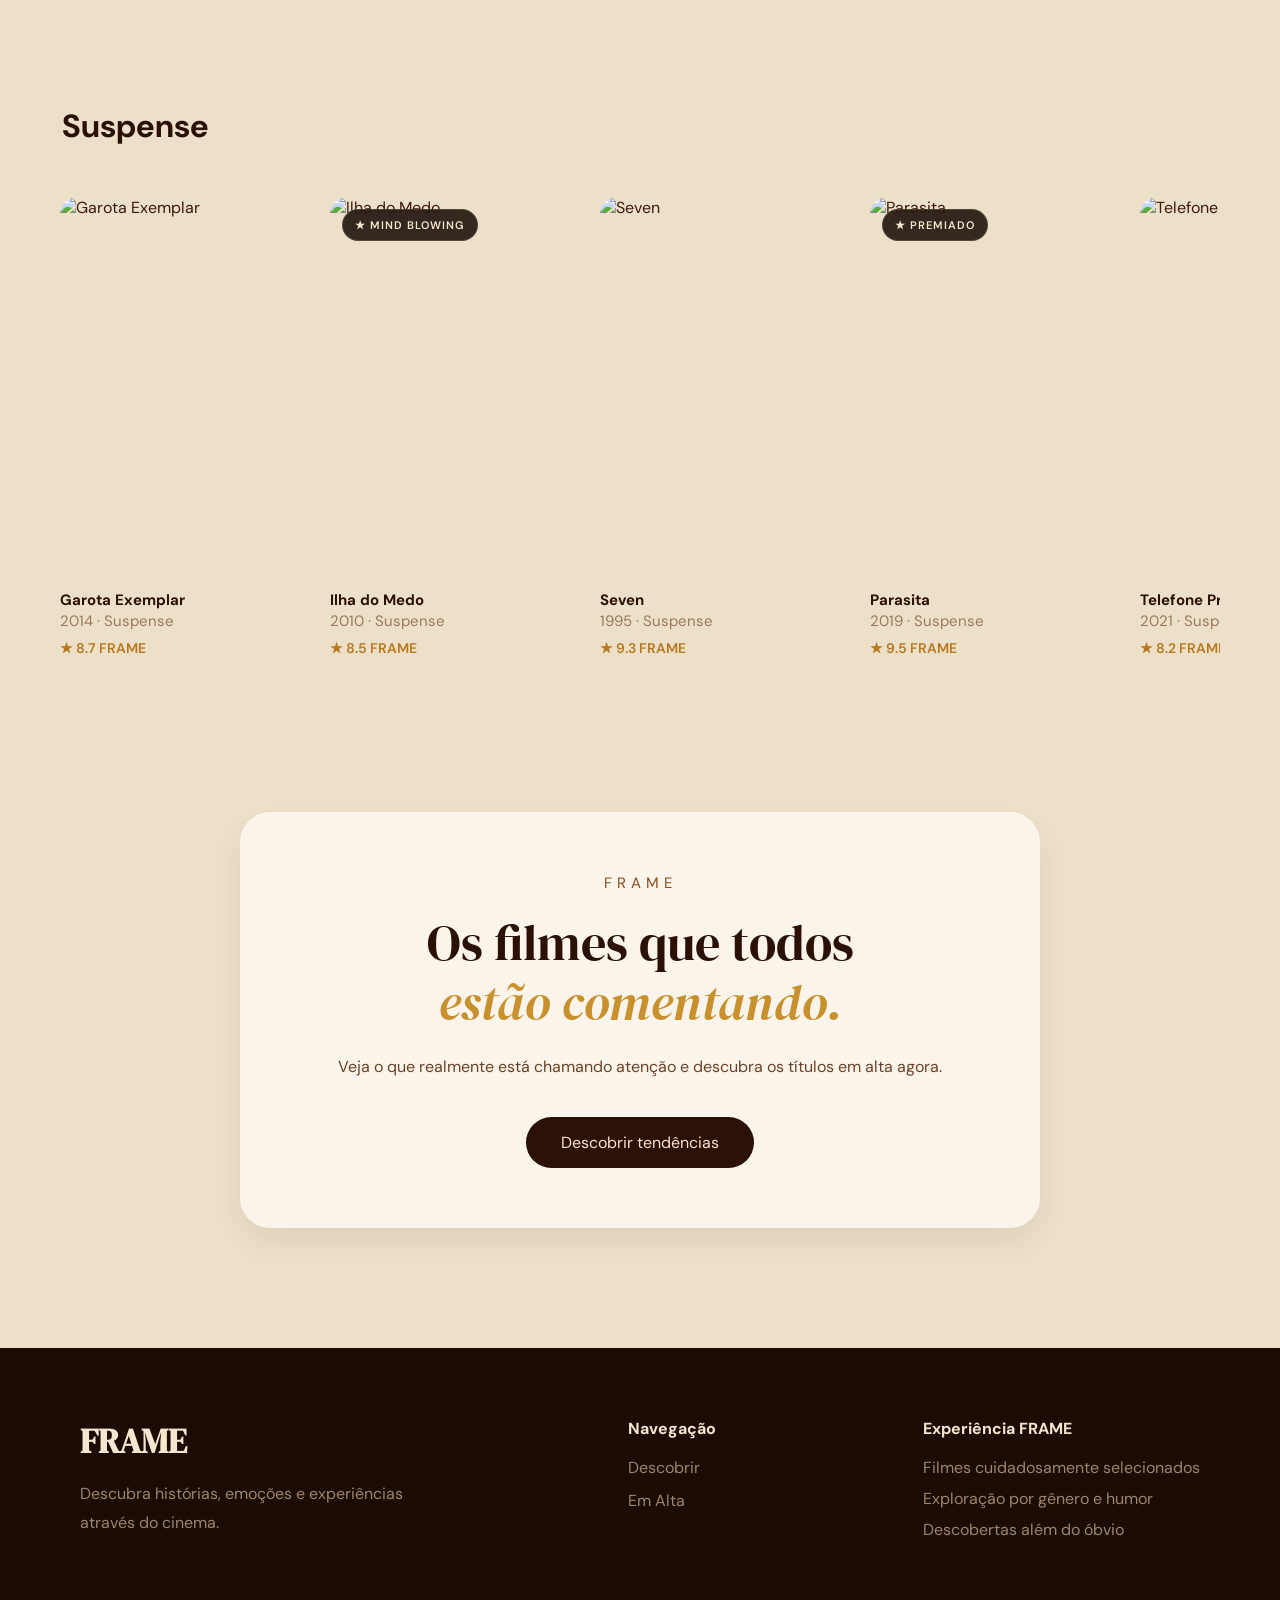
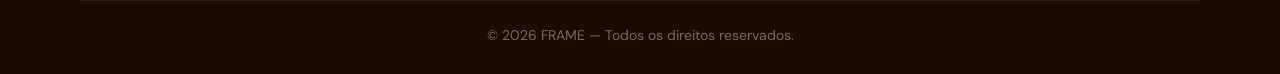
==== commit 1a7ee03b: "FINALIZADO" ====
--- a/descobrir.html
+++ b/descobrir.html
@@ -4,6 +4,7 @@
     <meta charset="UTF-8">
     <meta name="viewport" content="width=device-width, initial-scale=1.0">
     <title>FRAME — Descobrir</title>
+    <link rel="icon" type="image/png" href="favicon.png">
     <link rel="preconnect" href="https://fonts.googleapis.com">
     <link rel="preconnect" href="https://fonts.gstatic.com" crossorigin>
     <link href="https://fonts.googleapis.com/css2?family=DM+Sans:ital,wght@0,300;0,400;0,500;0,700;0,800;1,300&family=DM+Serif+Display:ital@0;1&display=swap" rel="stylesheet">
@@ -23,6 +24,8 @@
     <nav>
         <a href="descobrir.html">Descobrir</a>
         <a href="emalta.html">Em Alta</a>
+                 <a href="login.html" class="login-btn">Login / Cadastro</a>
+
     </nav>
 
 </header>
--- a/global.css
+++ b/global.css
@@ -15,6 +15,24 @@
     justify-content:space-between;
     align-items:center;
     padding:50px 90px;
+}
+.login-btn{
+    text-decoration:none;
+    color:#3b1a08;
+    font-size:15px;
+
+    padding:11px 22px;
+    border:1px solid #8b4a1e;
+    border-radius:50px;
+
+    background:transparent;
+    transition:.3s;
+}
+
+.login-btn:hover{
+    background:#2a1005;
+    color:#f5e6d0;
+    opacity:1;
 }
 
 html{
--- a/descobrir.css
+++ b/descobrir.css
@@ -62,18 +62,6 @@
 .category-header{
     margin-bottom:25px;
 }
-
-/* =========================
-   FILEIRA DE FILMES
-========================= */
-
-.movies-row{
-    display:flex;
-    gap:20px;
-    overflow-x:auto;
-    padding-bottom:35px;
-}
-
 
 /* =========================
    CARD DOS FILMES
@@ -375,81 +363,6 @@
 }
 
 /* =========================
-   FOOTER
-========================= */
-
-.footer{
-    background:#1a0c03;
-    padding:70px 80px 30px;
-    margin-top:120px;
-}
-
-.footer-content{
-    display:flex;
-    justify-content:space-between;
-    gap:60px;
-    flex-wrap:wrap;
-}
-
-.footer-brand{
-    max-width:340px;
-}
-
-.footer-brand h3{
-    font-family:'DM Serif Display', serif;
-    font-size:34px;
-    color:#f5e6d0;
-    margin-bottom:16px;
-}
-
-.footer-brand p{
-    color:#9f846d;
-    line-height:1.8;
-}
-
-.footer-links,
-.footer-info{
-    display:flex;
-    flex-direction:column;
-}
-
-.footer h4{
-    color:#f5e6d0;
-    margin-bottom:18px;
-    font-size:16px;
-}
-
-.footer-links a{
-    text-decoration:none;
-    color:#9f846d;
-    margin-bottom:12px;
-    transition:.3s;
-}
-
-.footer-links a:hover{
-    color:#c9902e;
-}
-
-.footer-info p{
-    color:#9f846d;
-    margin-bottom:10px;
-}
-
-.footer-bottom{
-    border-top:1px solid rgba(245,230,208,0.08);
-    margin-top:50px;
-    padding-top:25px;
-    text-align:center;
-}
-
-.footer-bottom p{
-    color:#7d6655;
-    font-size:14px;
-}
-
-
-
-/* =========================
    RESPONSIVO
 ========================= */
 
